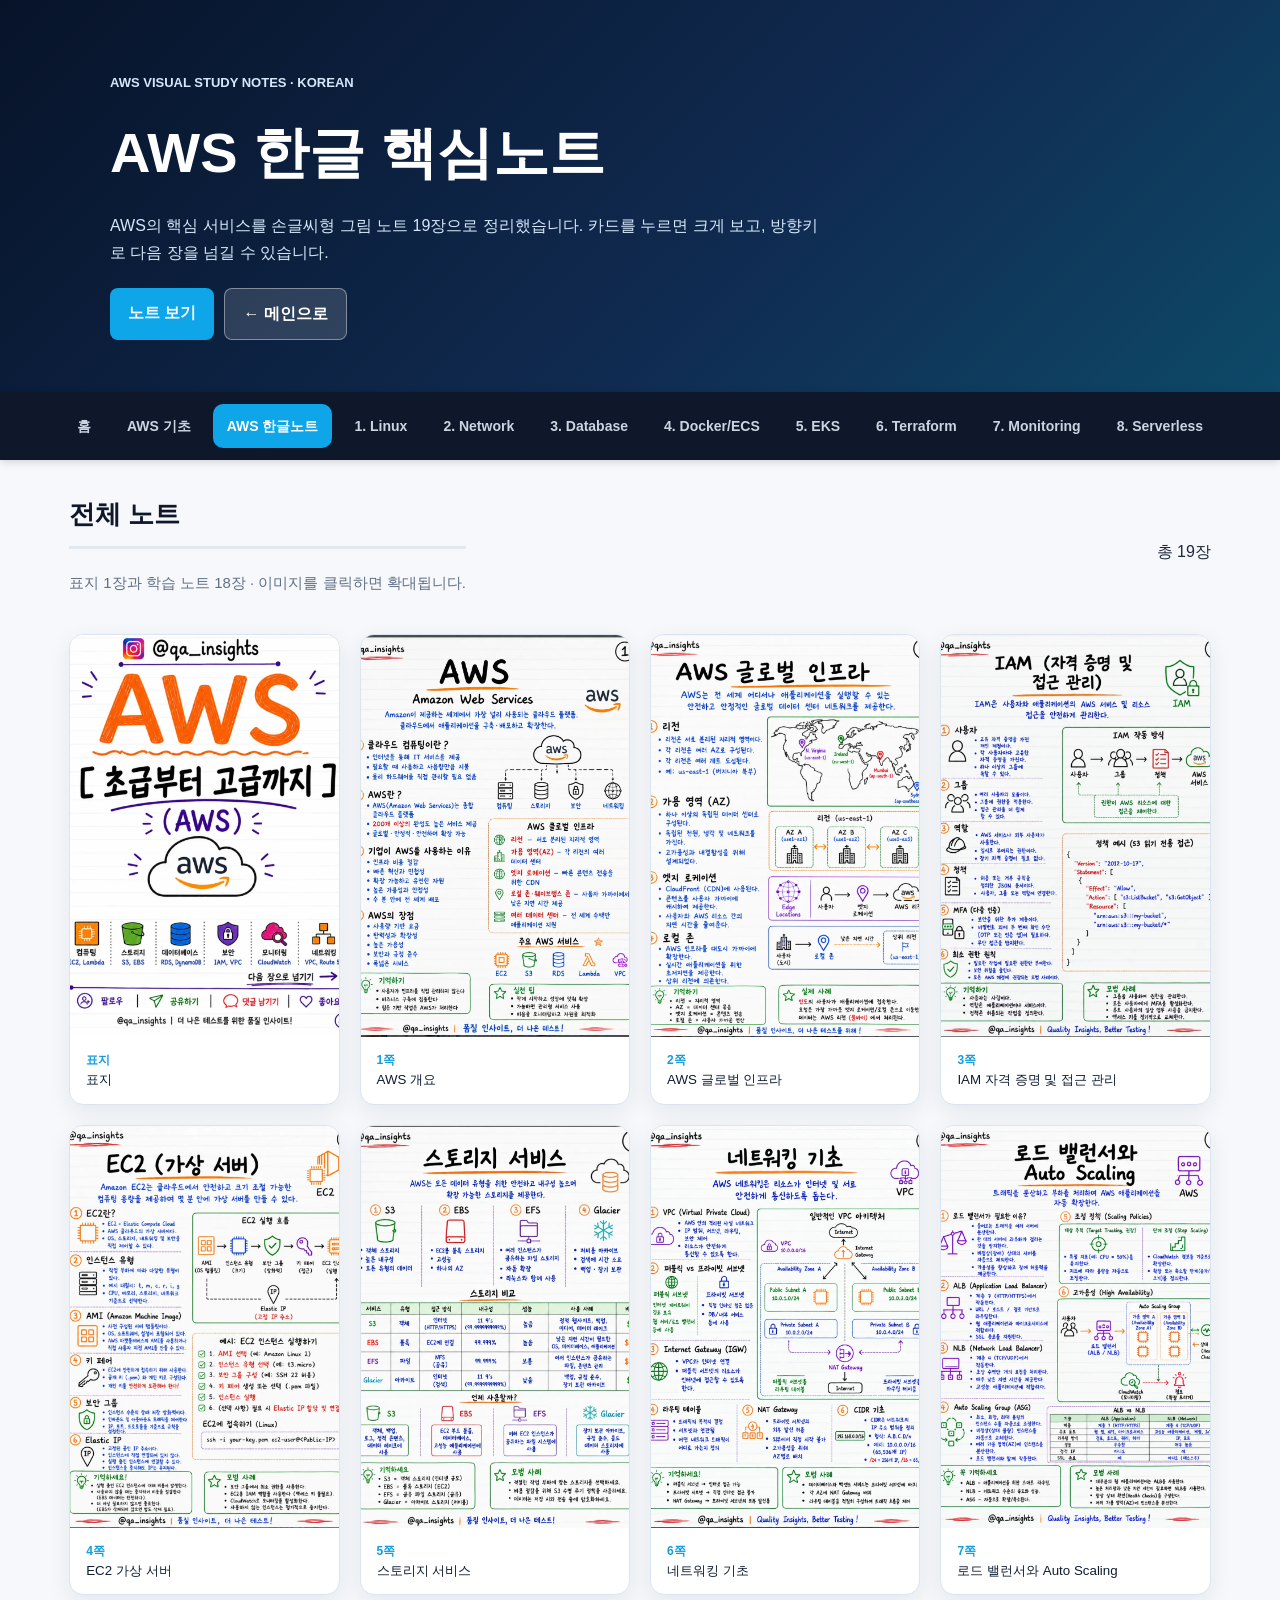
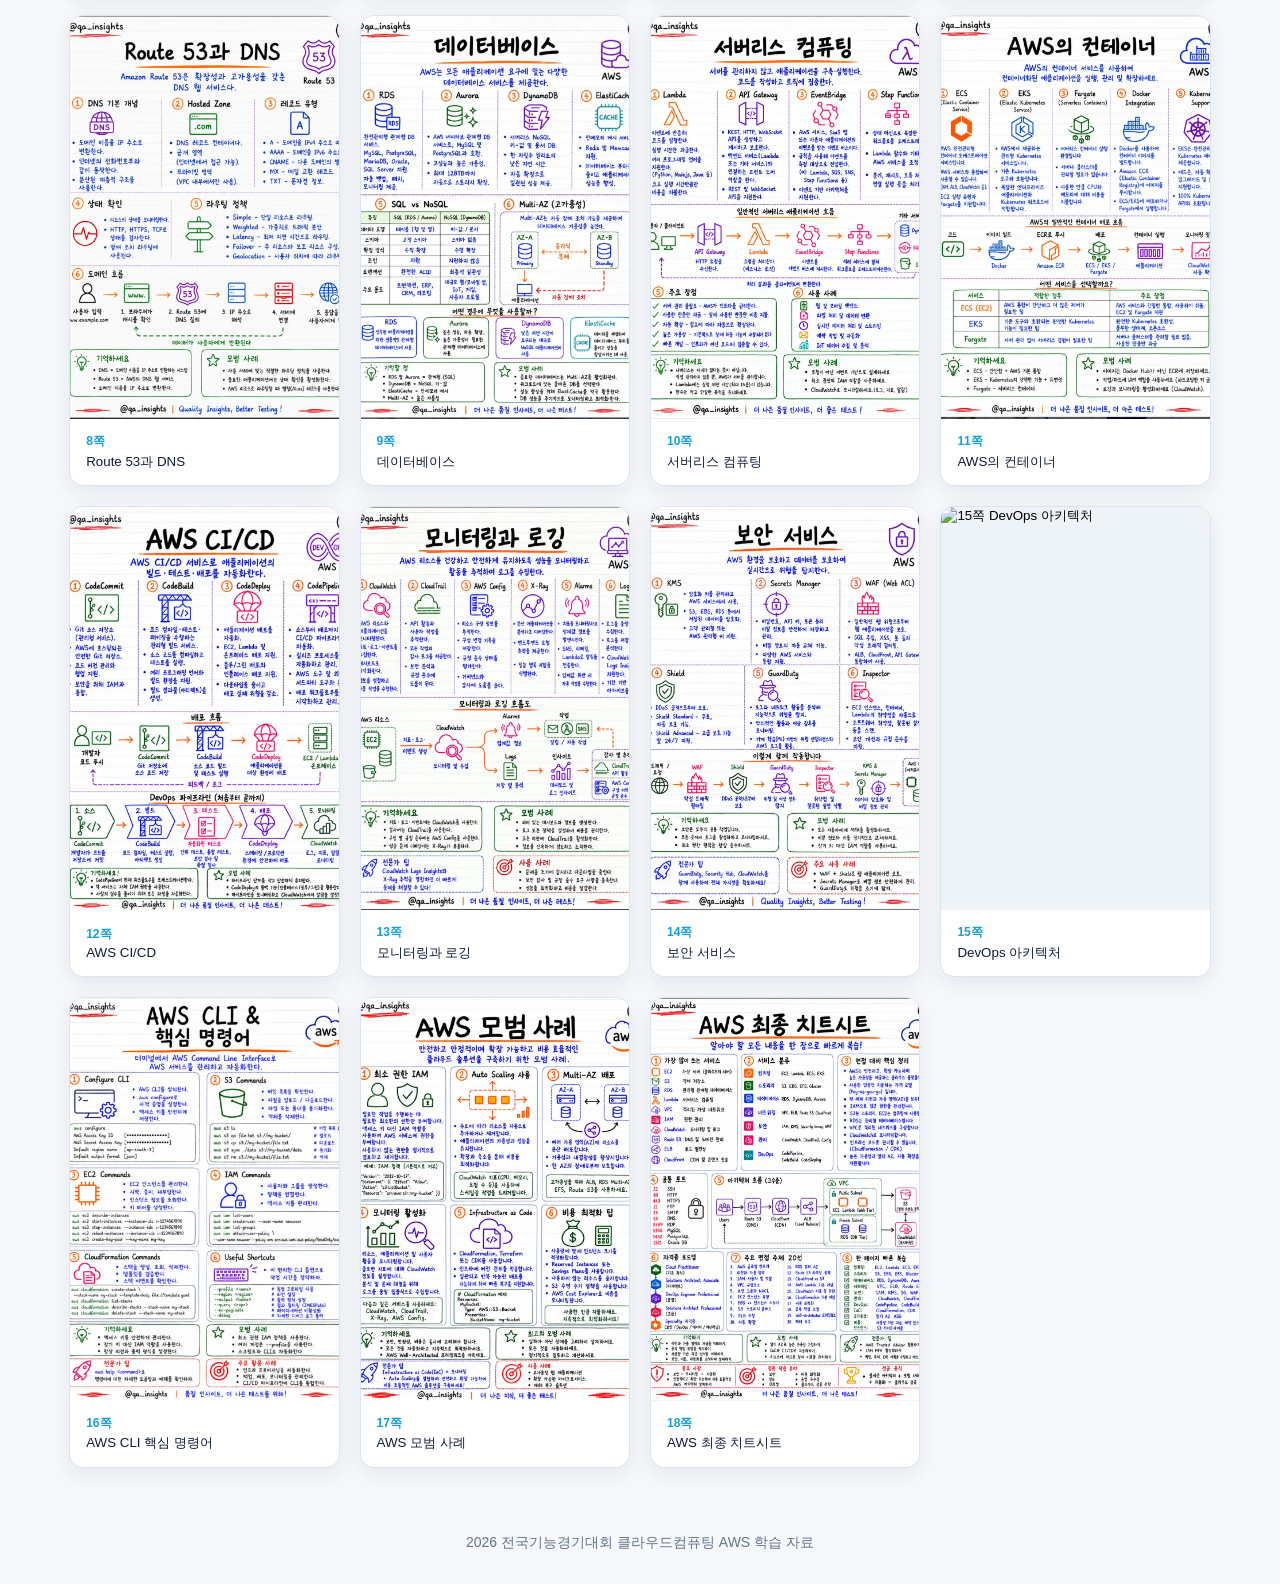
==== aws_notes.html @ aa716aa0 "Add Korean AWS visual notes gallery" ====
<!DOCTYPE html>
<html lang="ko">
<head>
<meta charset="UTF-8">
<meta name="viewport" content="width=device-width,initial-scale=1">
<title>AWS 한글 핵심노트 | AWS 실전 학습 사이트</title>
<link rel="stylesheet" href="style.css">
<style>
.notes-hero{padding:4.5rem 1.25rem 3.2rem;background:linear-gradient(135deg,#071329,#102b51 60%,#0d4968);color:#fff}
.notes-hero .wrap{max-width:1060px;margin:auto}.notes-hero h1{font-size:clamp(2rem,5vw,3.5rem);margin:.35rem 0}.notes-hero p{max-width:720px;color:#d5e7fa;line-height:1.7}
.notes-main{max-width:1180px;margin:2rem auto;padding:0 1.2rem}.notes-intro{display:flex;justify-content:space-between;gap:1rem;align-items:center;margin-bottom:1.4rem}.notes-intro p{color:#617087}
.notes-grid{display:grid;grid-template-columns:repeat(auto-fill,minmax(235px,1fr));gap:1.25rem}
.note-card{display:block;width:100%;padding:0;border:1px solid #dce4ef;border-radius:14px;overflow:hidden;background:#fff;text-align:left;cursor:pointer;box-shadow:0 7px 22px rgba(15,35,65,.08);transition:.2s}
.note-card:hover{transform:translateY(-4px);box-shadow:0 13px 32px rgba(15,35,65,.16);border-color:#1aa7e8}.note-card img{display:block;width:100%;aspect-ratio:2/3;object-fit:cover;background:#eef3f8}.note-card span{display:flex;flex-direction:column;gap:.15rem;padding:.9rem 1rem;color:#0f1d34}.note-card span b{font-size:.75rem;color:#169ddd}
.viewer{position:fixed;inset:0;z-index:9999;background:rgba(2,8,20,.94);display:none;align-items:center;justify-content:center;padding:1rem}.viewer.open{display:flex}.viewer img{max-width:min(92vw,900px);max-height:88vh;object-fit:contain;border-radius:8px;background:#fff}.viewer button{position:absolute;border:0;color:#fff;background:rgba(255,255,255,.14);cursor:pointer;border-radius:999px;width:48px;height:48px;font-size:1.6rem}.viewer .close{right:1.25rem;top:1.25rem}.viewer .prev{left:1.25rem}.viewer .next{right:1.25rem}.viewer .caption{position:absolute;bottom:.7rem;left:50%;transform:translateX(-50%);color:#fff;background:rgba(0,0,0,.55);padding:.45rem .9rem;border-radius:999px;white-space:nowrap}
@media(max-width:650px){.notes-grid{grid-template-columns:repeat(2,minmax(0,1fr));gap:.7rem}.note-card span{font-size:.78rem;padding:.65rem}.viewer .prev{left:.25rem}.viewer .next{right:.25rem}.viewer button{width:40px;height:40px}.notes-intro{display:block}}
</style>
</head>
<body>
<header class="notes-hero"><div class="wrap"><p class="eyebrow">AWS VISUAL STUDY NOTES · KOREAN</p><h1>AWS 한글 핵심노트</h1><p>AWS의 핵심 서비스를 손글씨형 그림 노트 19장으로 정리했습니다. 카드를 누르면 크게 보고, 방향키로 다음 장을 넘길 수 있습니다.</p><div class="hero-actions"><a class="btn" href="#gallery">노트 보기</a><a class="btn secondary" href="index.html">← 메인으로</a></div></div></header>
<nav aria-label="주요 학습 목차"><a href="index.html">홈</a><a href="chapter_aws_basic.html">AWS 기초</a><a class="active" href="aws_notes.html">AWS 한글노트</a><a href="chapter_1_linux.html">1. Linux</a><a href="chapter_2_network.html">2. Network</a><a href="chapter_3_database.html">3. Database</a><a href="chapter_4_docker_ecs.html">4. Docker/ECS</a><a href="chapter_5_eks.html">5. EKS</a><a href="chapter_6_terraform.html">6. Terraform</a><a href="chapter_7_monitoring.html">7. Monitoring</a><a href="chapter_8_serverless.html">8. Serverless</a></nav>
<main class="notes-main" id="gallery"><div class="notes-intro"><div><h2>전체 노트</h2><p>표지 1장과 학습 노트 18장 · 이미지를 클릭하면 확대됩니다.</p></div><span>총 19장</span></div><div class="notes-grid"><button class="note-card" data-index="0" aria-label="표지 크게 보기"><img src="assets/aws-notes/00.webp" alt="AWS 한글 핵심노트 표지" loading="lazy"><span><b>표지</b>표지</span></button>
<button class="note-card" data-index="1" aria-label="AWS 개요 크게 보기"><img src="assets/aws-notes/01.webp" alt="1쪽 AWS 개요" loading="lazy"><span><b>1쪽</b>AWS 개요</span></button>
<button class="note-card" data-index="2" aria-label="AWS 글로벌 인프라 크게 보기"><img src="assets/aws-notes/02.webp" alt="2쪽 AWS 글로벌 인프라" loading="lazy"><span><b>2쪽</b>AWS 글로벌 인프라</span></button>
<button class="note-card" data-index="3" aria-label="IAM 자격 증명 및 접근 관리 크게 보기"><img src="assets/aws-notes/03.webp" alt="3쪽 IAM 자격 증명 및 접근 관리" loading="lazy"><span><b>3쪽</b>IAM 자격 증명 및 접근 관리</span></button>
<button class="note-card" data-index="4" aria-label="EC2 가상 서버 크게 보기"><img src="assets/aws-notes/04.webp" alt="4쪽 EC2 가상 서버" loading="lazy"><span><b>4쪽</b>EC2 가상 서버</span></button>
<button class="note-card" data-index="5" aria-label="스토리지 서비스 크게 보기"><img src="assets/aws-notes/05.webp" alt="5쪽 스토리지 서비스" loading="lazy"><span><b>5쪽</b>스토리지 서비스</span></button>
<button class="note-card" data-index="6" aria-label="네트워킹 기초 크게 보기"><img src="assets/aws-notes/06.webp" alt="6쪽 네트워킹 기초" loading="lazy"><span><b>6쪽</b>네트워킹 기초</span></button>
<button class="note-card" data-index="7" aria-label="로드 밸런서와 Auto Scaling 크게 보기"><img src="assets/aws-notes/07.webp" alt="7쪽 로드 밸런서와 Auto Scaling" loading="lazy"><span><b>7쪽</b>로드 밸런서와 Auto Scaling</span></button>
<button class="note-card" data-index="8" aria-label="Route 53과 DNS 크게 보기"><img src="assets/aws-notes/08.webp" alt="8쪽 Route 53과 DNS" loading="lazy"><span><b>8쪽</b>Route 53과 DNS</span></button>
<button class="note-card" data-index="9" aria-label="데이터베이스 크게 보기"><img src="assets/aws-notes/09.webp" alt="9쪽 데이터베이스" loading="lazy"><span><b>9쪽</b>데이터베이스</span></button>
<button class="note-card" data-index="10" aria-label="서버리스 컴퓨팅 크게 보기"><img src="assets/aws-notes/10.webp" alt="10쪽 서버리스 컴퓨팅" loading="lazy"><span><b>10쪽</b>서버리스 컴퓨팅</span></button>
<button class="note-card" data-index="11" aria-label="AWS의 컨테이너 크게 보기"><img src="assets/aws-notes/11.webp" alt="11쪽 AWS의 컨테이너" loading="lazy"><span><b>11쪽</b>AWS의 컨테이너</span></button>
<button class="note-card" data-index="12" aria-label="AWS CI/CD 크게 보기"><img src="assets/aws-notes/12.webp" alt="12쪽 AWS CI/CD" loading="lazy"><span><b>12쪽</b>AWS CI/CD</span></button>
<button class="note-card" data-index="13" aria-label="모니터링과 로깅 크게 보기"><img src="assets/aws-notes/13.webp" alt="13쪽 모니터링과 로깅" loading="lazy"><span><b>13쪽</b>모니터링과 로깅</span></button>
<button class="note-card" data-index="14" aria-label="보안 서비스 크게 보기"><img src="assets/aws-notes/14.webp" alt="14쪽 보안 서비스" loading="lazy"><span><b>14쪽</b>보안 서비스</span></button>
<button class="note-card" data-index="15" aria-label="DevOps 아키텍처 크게 보기"><img src="assets/aws-notes/15.webp" alt="15쪽 DevOps 아키텍처" loading="lazy"><span><b>15쪽</b>DevOps 아키텍처</span></button>
<button class="note-card" data-index="16" aria-label="AWS CLI 핵심 명령어 크게 보기"><img src="assets/aws-notes/16.webp" alt="16쪽 AWS CLI 핵심 명령어" loading="lazy"><span><b>16쪽</b>AWS CLI 핵심 명령어</span></button>
<button class="note-card" data-index="17" aria-label="AWS 모범 사례 크게 보기"><img src="assets/aws-notes/17.webp" alt="17쪽 AWS 모범 사례" loading="lazy"><span><b>17쪽</b>AWS 모범 사례</span></button>
<button class="note-card" data-index="18" aria-label="AWS 최종 치트시트 크게 보기"><img src="assets/aws-notes/18.webp" alt="18쪽 AWS 최종 치트시트" loading="lazy"><span><b>18쪽</b>AWS 최종 치트시트</span></button></div></main>
<div class="viewer" role="dialog" aria-modal="true" aria-label="AWS 노트 확대 보기"><button class="close" aria-label="닫기">×</button><button class="prev" aria-label="이전 장">‹</button><img alt=""><button class="next" aria-label="다음 장">›</button><div class="caption"></div></div>
<footer>2026 전국기능경기대회 클라우드컴퓨팅 AWS 학습 자료</footer>
<script>
const titles=["표지","AWS 개요","AWS 글로벌 인프라","IAM 자격 증명 및 접근 관리","EC2 가상 서버","스토리지 서비스","네트워킹 기초","로드 밸런서와 Auto Scaling","Route 53과 DNS","데이터베이스","서버리스 컴퓨팅","AWS의 컨테이너","AWS CI/CD","모니터링과 로깅","보안 서비스","DevOps 아키텍처","AWS CLI 핵심 명령어","AWS 모범 사례","AWS 최종 치트시트"];
const viewer=document.querySelector('.viewer'),large=viewer.querySelector('img'),caption=viewer.querySelector('.caption');let current=0;
function show(i){current=(i+19)%19;large.src='assets/aws-notes/'+String(current).padStart(2,'0')+'.webp';large.alt=titles[current];caption.textContent=(current===0?'표지':current+' / 18')+' · '+titles[current];viewer.classList.add('open');document.body.style.overflow='hidden'}
function closeViewer(){viewer.classList.remove('open');document.body.style.overflow=''}
document.querySelectorAll('.note-card').forEach(b=>b.addEventListener('click',()=>show(Number(b.dataset.index))));
viewer.querySelector('.close').onclick=closeViewer;viewer.querySelector('.prev').onclick=()=>show(current-1);viewer.querySelector('.next').onclick=()=>show(current+1);
viewer.addEventListener('click',e=>{if(e.target===viewer)closeViewer()});document.addEventListener('keydown',e=>{if(!viewer.classList.contains('open'))return;if(e.key==='Escape')closeViewer();if(e.key==='ArrowLeft')show(current-1);if(e.key==='ArrowRight')show(current+1)});
</script>
</body></html>
---- style.css ----
* {
  box-sizing: border-box;
}

body {
  margin: 0;
  font-family: 'Noto Sans KR', 'Segoe UI', sans-serif;
  background: #f6f8fb;
  color: #1e293b;
  line-height: 1.75;
}

header {
  background: linear-gradient(135deg, #172554, #0369a1);
  padding: 40px 20px;
  color: white;
}

.home-hero {
  background:
    linear-gradient(90deg, rgba(15, 23, 42, 0.9), rgba(15, 23, 42, 0.58)),
    url('main.jpeg') center / cover;
  min-height: 420px;
  display: flex;
  align-items: center;
}

header .wrap {
  max-width: 1100px;
  margin: auto;
}

header h1 {
  margin: 0;
  font-size: 32px;
  font-weight: 800;
}

header p {
  margin-top: 10px;
  color: #e0f2fe;
  font-size: 16px;
}

.eyebrow {
  margin: 0 0 10px;
  color: #bae6fd;
  font-size: 13px;
  font-weight: 800;
  text-transform: uppercase;
}

.lead {
  max-width: 720px;
  font-size: 18px;
}

.hero-actions {
  display: flex;
  gap: 10px;
  flex-wrap: wrap;
  margin-top: 22px;
}

nav {
  background: #0f172a;
  padding: 12px;
  display: flex;
  gap: 8px;
  flex-wrap: wrap;
  justify-content: center;
  position: sticky;
  top: 0;
  z-index: 100;
  box-shadow: 0 2px 8px rgba(0,0,0,0.15);
}

nav a {
  color: #cbd5e1;
  text-decoration: none;
  padding: 10px 14px;
  border-radius: 10px;
  font-weight: 700;
  font-size: 14px;
  transition: 0.2s ease;
}

nav a:hover,
nav a.active {
  background: #0ea5e9;
  color: white;
}

main {
  max-width: 1100px;
  margin: auto;
  padding: 30px 20px;
}

.box {
  background: white;
  border-radius: 8px;
  padding: 26px;
  margin-bottom: 22px;
  border: 1px solid #e2e8f0;
  box-shadow: 0 8px 22px rgba(15, 23, 42, 0.06);
}

h2 {
  font-size: 26px;
  color: #0f172a;
  border-bottom: 3px solid #e2e8f0;
  padding-bottom: 8px;
  margin-top: 0;
}

h3 {
  font-size: 19px;
  color: #1e3a5f;
  margin-top: 24px;
}

p {
  font-size: 15px;
}

.grid {
  display: grid;
  grid-template-columns: repeat(auto-fit, minmax(240px, 1fr));
  gap: 14px;
}

.card {
  background: #f8fafc;
  border: 1px solid #e2e8f0;
  border-left: 5px solid #0ea5e9;
  border-radius: 8px;
  padding: 16px;
}

.card b {
  display: block;
  margin-bottom: 6px;
  color: #0f172a;
}

.tip {
  background: #fffbeb;
  border-left: 6px solid #f59e0b;
  padding: 16px;
  border-radius: 8px;
  margin: 18px 0;
  color: #92400e;
}

.warn {
  background: #fef2f2;
  border-left: 6px solid #ef4444;
  padding: 16px;
  border-radius: 8px;
  margin: 18px 0;
  color: #991b1b;
}

pre {
  background: #0f172a;
  color: #e2e8f0;
  padding: 16px;
  border-radius: 8px;
  overflow-x: auto;
  font-size: 13px;
  line-height: 1.65;
}

code {
  font-family: 'Fira Code', monospace;
}

table {
  width: 100%;
  border-collapse: collapse;
  margin: 14px 0;
  background: white;
}

th,
td {
  border: 1px solid #e2e8f0;
  padding: 10px;
  text-align: left;
  vertical-align: top;
}

th {
  background: #e0f2fe;
  font-weight: 700;
}

.check li {
  margin: 8px 0;
}

.diagram {
  background: #f8fafc;
  border: 1px dashed #94a3b8;
  border-radius: 8px;
  padding: 16px;
  font-family: monospace;
  white-space: pre-wrap;
}

.next {
  display: flex;
  justify-content: space-between;
  gap: 10px;
  margin-top: 30px;
}

.btn {
  display: inline-block;
  background: #0ea5e9;
  color: white;
  text-decoration: none;
  border-radius: 8px;
  padding: 11px 18px;
  font-weight: 800;
  transition: 0.2s ease;
}

.btn:hover {
  background: #0284c7;
}

.btn.secondary {
  background: rgba(255, 255, 255, 0.14);
  border: 1px solid rgba(255, 255, 255, 0.4);
}

.btn.secondary:hover {
  background: rgba(255, 255, 255, 0.24);
}

.intro-box {
  margin-top: 28px;
}

.chapter-grid {
  display: grid;
  grid-template-columns: repeat(auto-fit, minmax(250px, 1fr));
  gap: 14px;
}

.chapter-card {
  min-height: 176px;
  display: flex;
  flex-direction: column;
  gap: 8px;
  padding: 18px;
  color: #1e293b;
  text-decoration: none;
  background: #f8fafc;
  border: 1px solid #dbe4ef;
  border-top: 4px solid #0ea5e9;
  border-radius: 8px;
  transition: transform 0.16s ease, box-shadow 0.16s ease, border-color 0.16s ease;
}

.chapter-card:hover {
  transform: translateY(-2px);
  border-color: #38bdf8;
  box-shadow: 0 10px 24px rgba(15, 23, 42, 0.1);
}

.chapter-card span {
  color: #0369a1;
  font-size: 13px;
  font-weight: 800;
}

.chapter-card b {
  color: #0f172a;
  font-size: 18px;
}

.chapter-card p {
  margin: 0;
}

.study-flow {
  padding-left: 22px;
}

.study-flow li {
  margin: 8px 0;
}

footer {
  text-align: center;
  padding: 30px;
  color: #64748b;
  font-size: 14px;
}

@media (max-width: 768px) {
  header h1 {
    font-size: 24px;
  }

  .home-hero {
    min-height: 380px;
  }

  .lead {
    font-size: 16px;
  }

  nav {
    justify-content: flex-start;
    overflow-x: auto;
    flex-wrap: nowrap;
  }

  .grid {
    grid-template-columns: 1fr;
  }

  .next {
    flex-direction: column;
  }

  .btn {
    text-align: center;
  }

  .hero-actions .btn {
    width: 100%;
  }
}
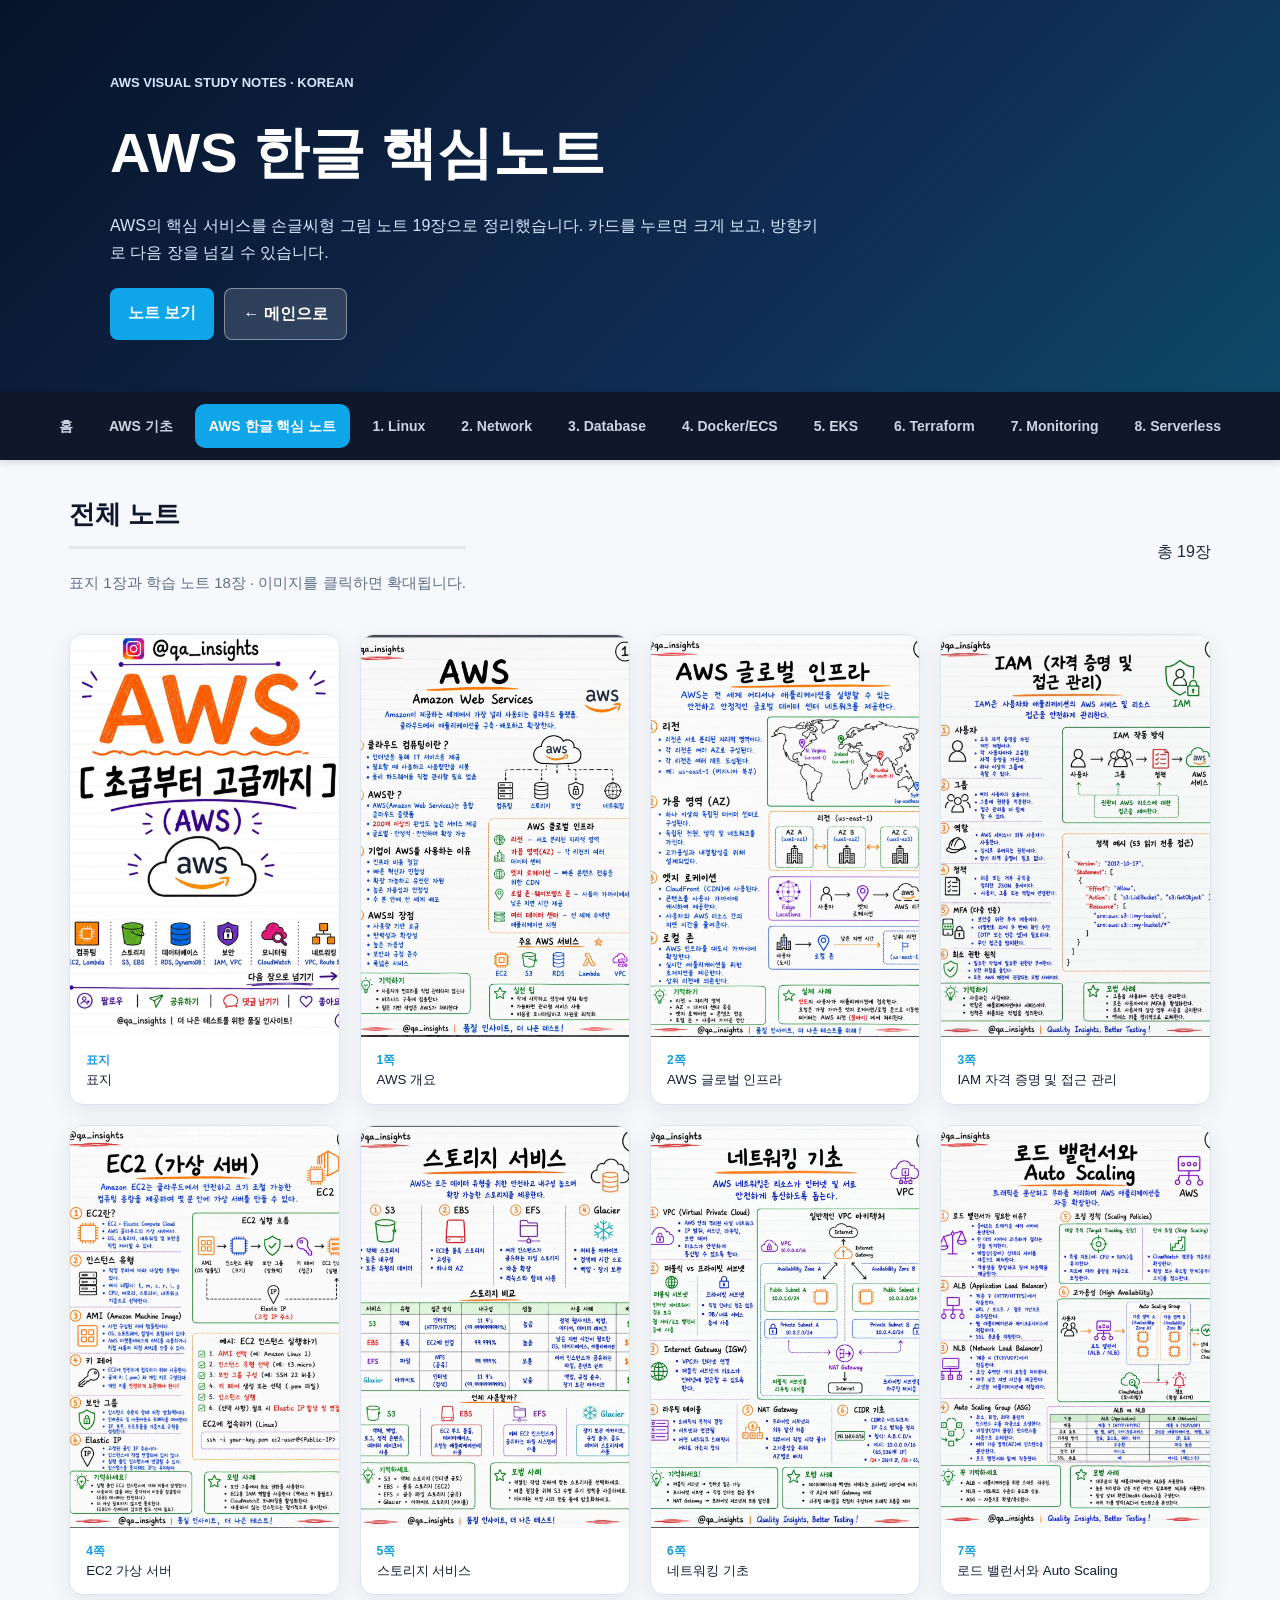
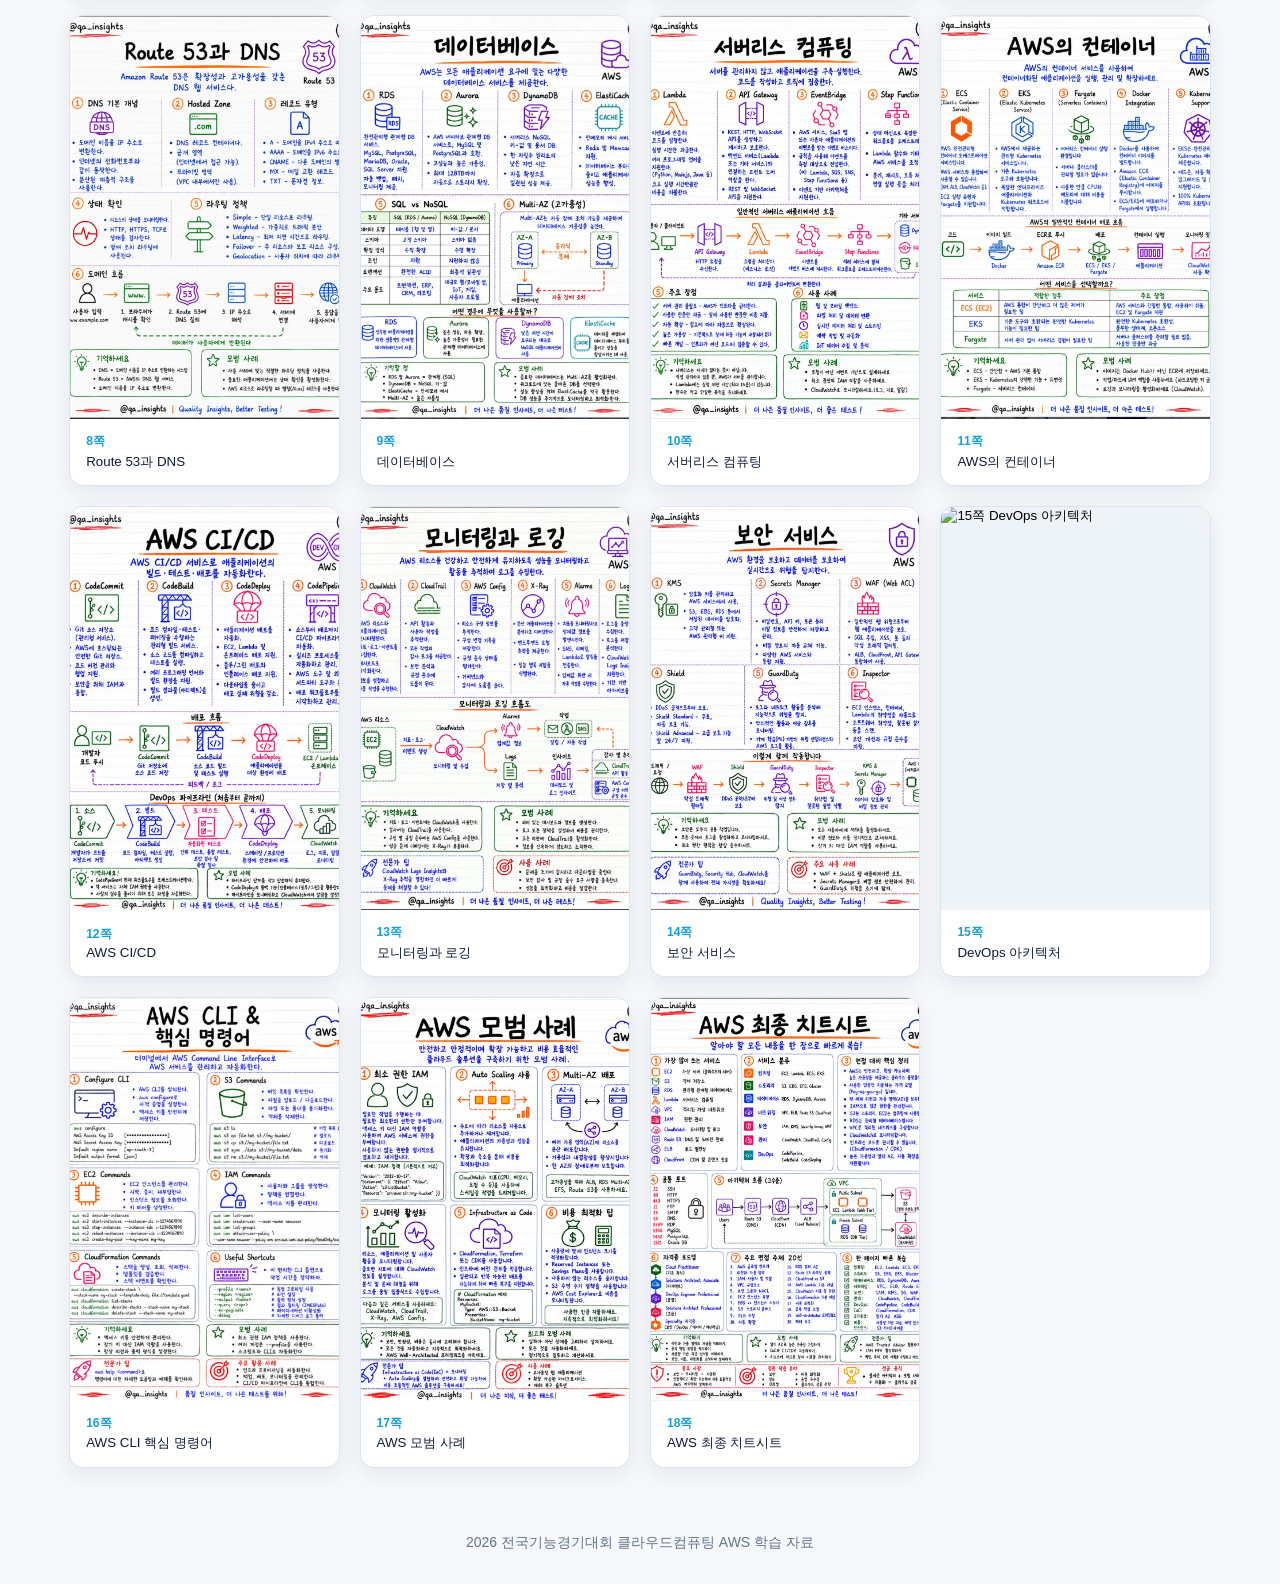
==== commit e45e5e66: "aws_notes.html 상단 메뉴 통일" ====
--- a/aws_notes.html
+++ b/aws_notes.html
@@ -18,7 +18,19 @@
 </head>
 <body>
 <header class="notes-hero"><div class="wrap"><p class="eyebrow">AWS VISUAL STUDY NOTES · KOREAN</p><h1>AWS 한글 핵심노트</h1><p>AWS의 핵심 서비스를 손글씨형 그림 노트 19장으로 정리했습니다. 카드를 누르면 크게 보고, 방향키로 다음 장을 넘길 수 있습니다.</p><div class="hero-actions"><a class="btn" href="#gallery">노트 보기</a><a class="btn secondary" href="index.html">← 메인으로</a></div></div></header>
-<nav aria-label="주요 학습 목차"><a href="index.html">홈</a><a href="chapter_aws_basic.html">AWS 기초</a><a class="active" href="aws_notes.html">AWS 한글노트</a><a href="chapter_1_linux.html">1. Linux</a><a href="chapter_2_network.html">2. Network</a><a href="chapter_3_database.html">3. Database</a><a href="chapter_4_docker_ecs.html">4. Docker/ECS</a><a href="chapter_5_eks.html">5. EKS</a><a href="chapter_6_terraform.html">6. Terraform</a><a href="chapter_7_monitoring.html">7. Monitoring</a><a href="chapter_8_serverless.html">8. Serverless</a></nav>
+<nav aria-label="주요 학습 목차">
+  <a href="index.html">홈</a>
+  <a href="chapter_aws_basic.html">AWS 기초</a>
+  <a class="active" href="aws_notes.html">AWS 한글 핵심 노트</a>
+  <a href="chapter_1_linux.html">1. Linux</a>
+  <a href="chapter_2_network.html">2. Network</a>
+  <a href="chapter_3_database.html">3. Database</a>
+  <a href="chapter_4_docker_ecs.html">4. Docker/ECS</a>
+  <a href="chapter_5_eks.html">5. EKS</a>
+  <a href="chapter_6_terraform.html">6. Terraform</a>
+  <a href="chapter_7_monitoring.html">7. Monitoring</a>
+  <a href="chapter_8_serverless.html">8. Serverless</a>
+</nav>
 <main class="notes-main" id="gallery"><div class="notes-intro"><div><h2>전체 노트</h2><p>표지 1장과 학습 노트 18장 · 이미지를 클릭하면 확대됩니다.</p></div><span>총 19장</span></div><div class="notes-grid"><button class="note-card" data-index="0" aria-label="표지 크게 보기"><img src="assets/aws-notes/00.webp" alt="AWS 한글 핵심노트 표지" loading="lazy"><span><b>표지</b>표지</span></button>
 <button class="note-card" data-index="1" aria-label="AWS 개요 크게 보기"><img src="assets/aws-notes/01.webp" alt="1쪽 AWS 개요" loading="lazy"><span><b>1쪽</b>AWS 개요</span></button>
 <button class="note-card" data-index="2" aria-label="AWS 글로벌 인프라 크게 보기"><img src="assets/aws-notes/02.webp" alt="2쪽 AWS 글로벌 인프라" loading="lazy"><span><b>2쪽</b>AWS 글로벌 인프라</span></button>
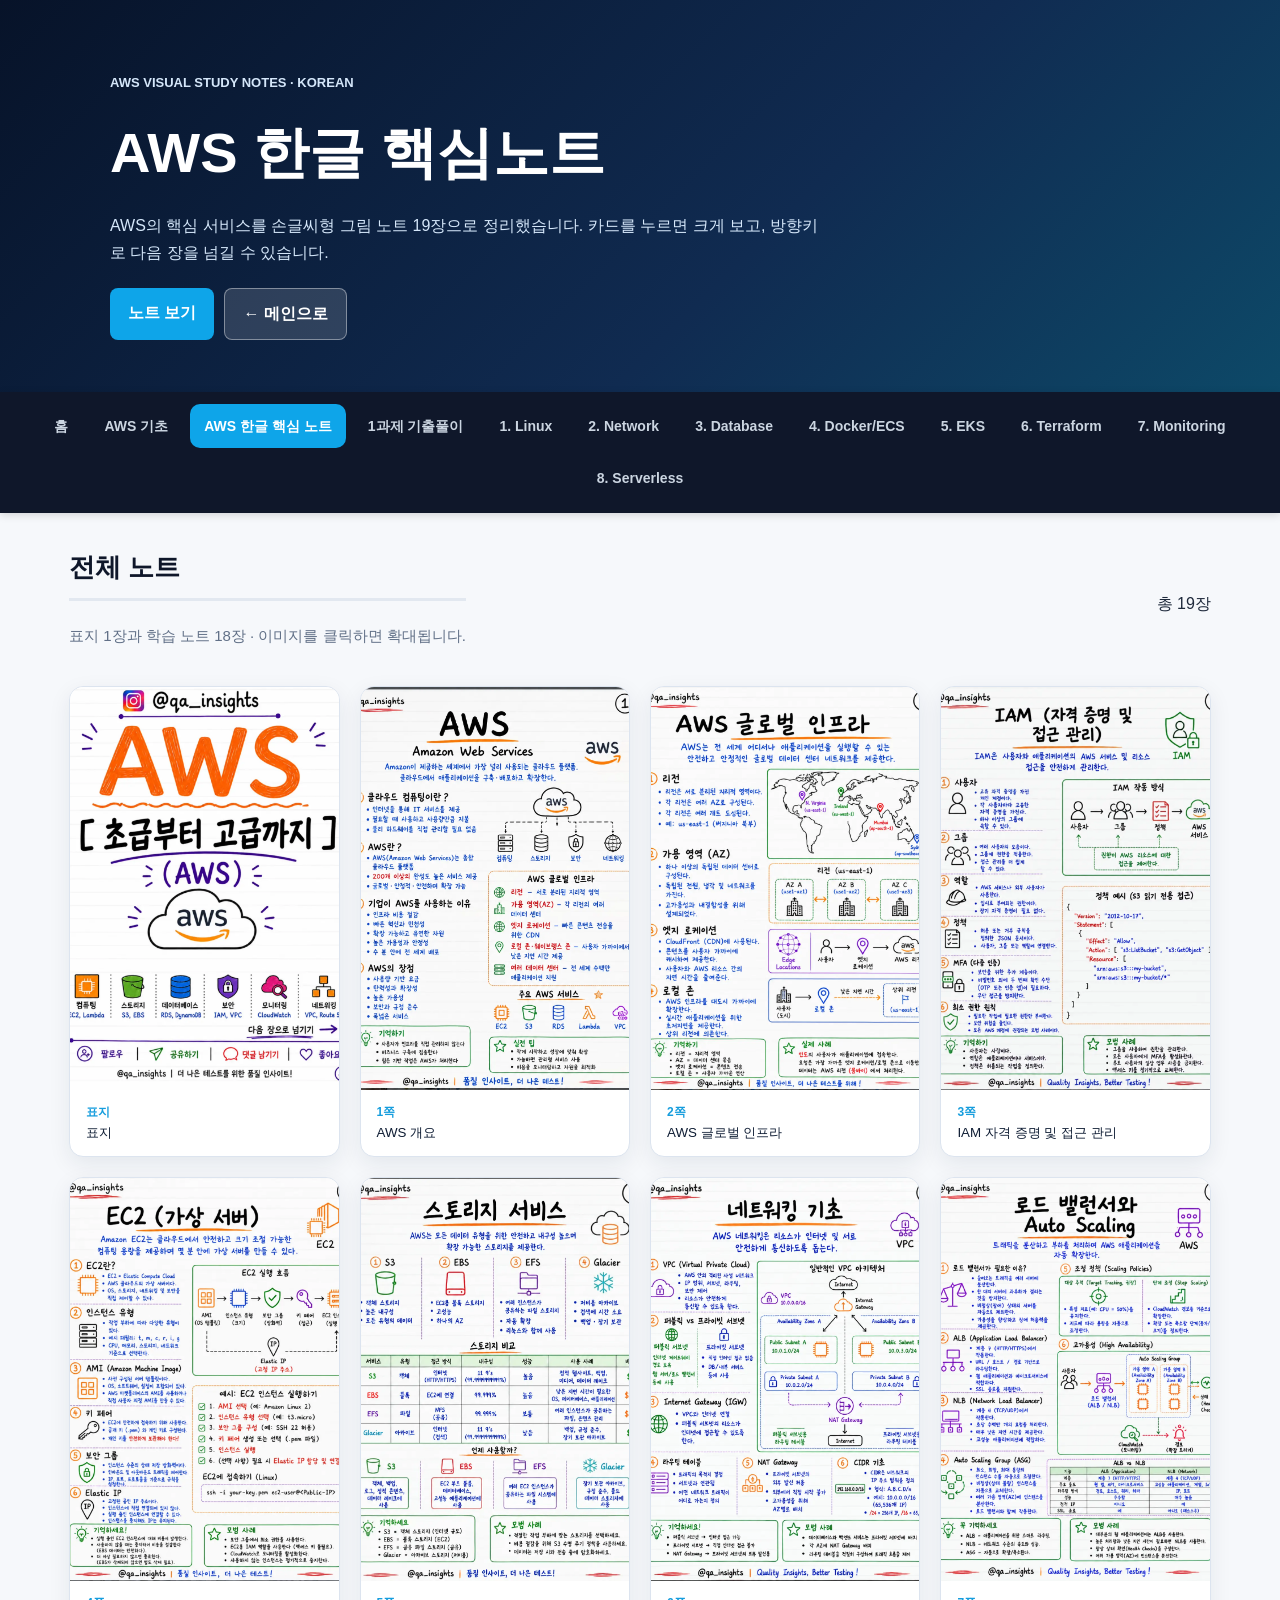
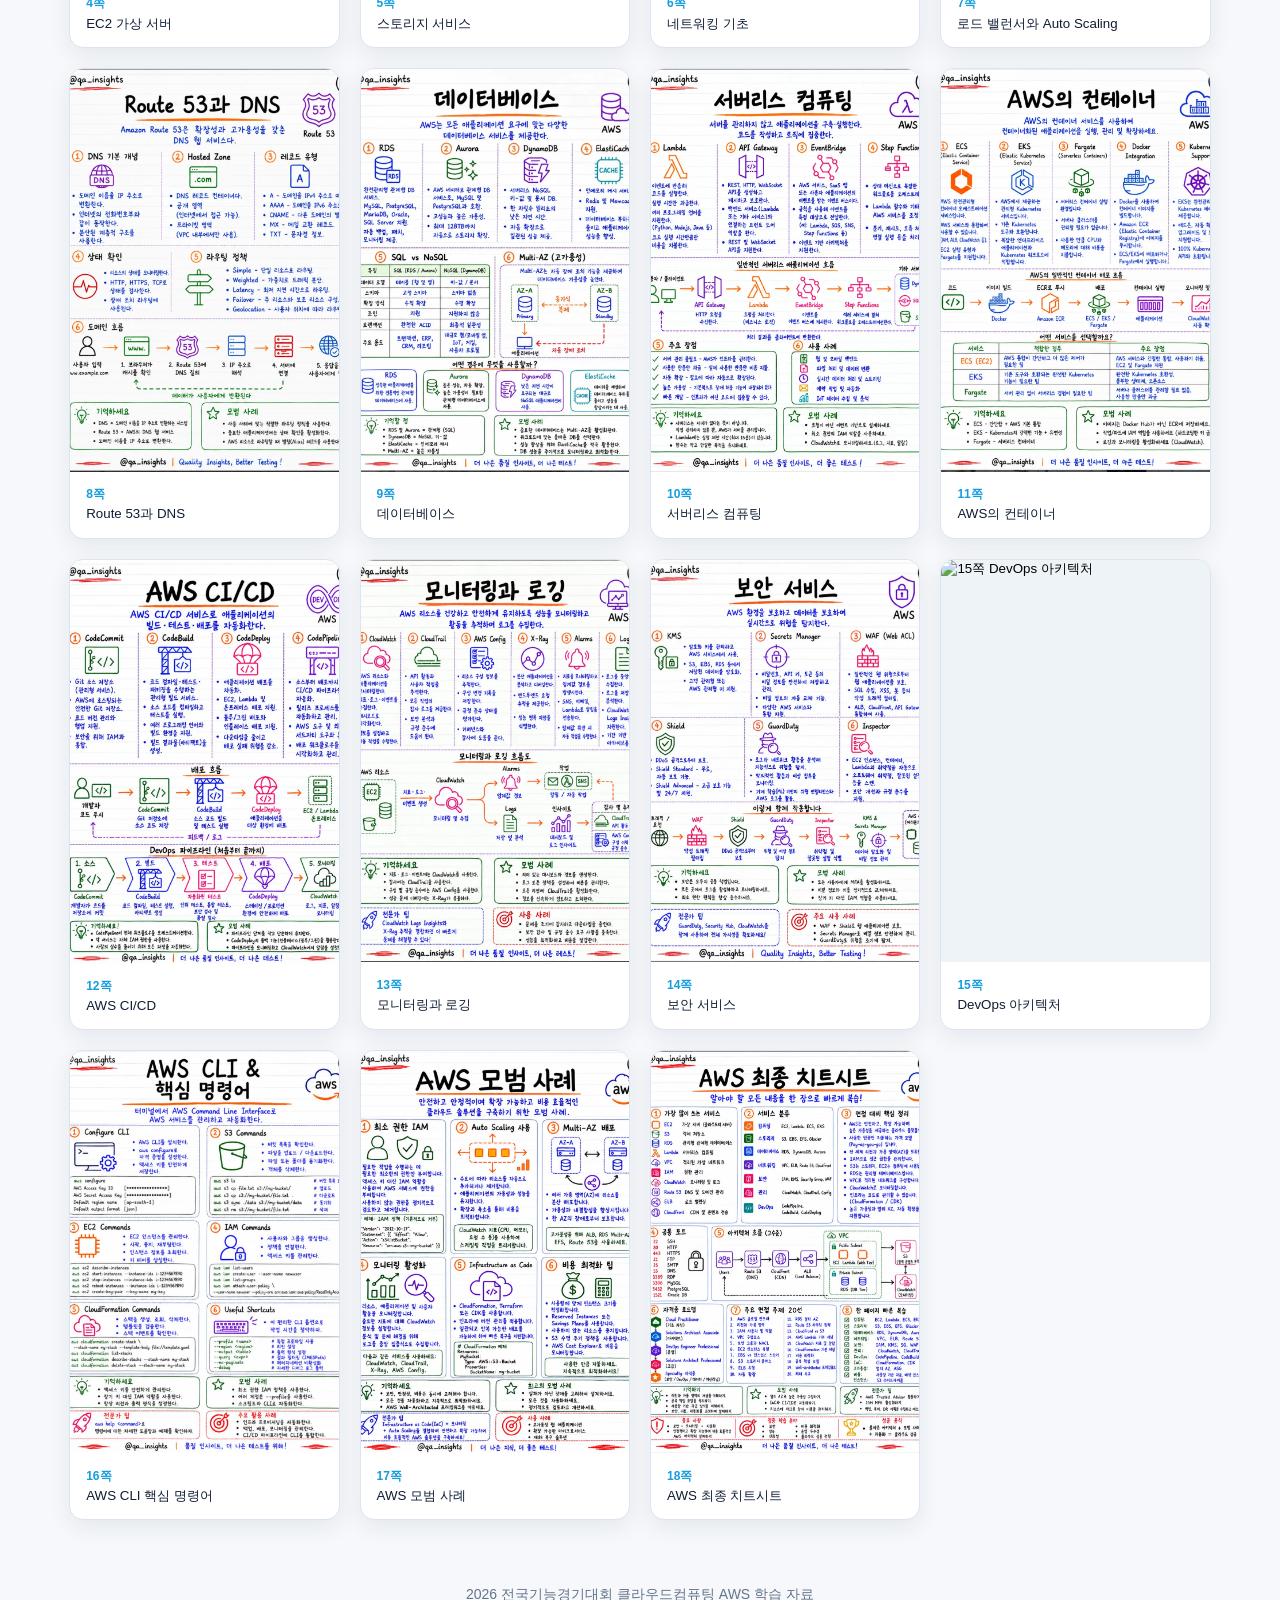
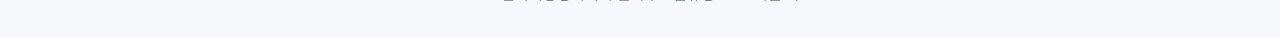
==== commit 38698098: "aws_notes.html에 제1과제 기출풀이 메뉴 추가" ====
--- a/aws_notes.html
+++ b/aws_notes.html
@@ -22,6 +22,7 @@
   <a href="index.html">홈</a>
   <a href="chapter_aws_basic.html">AWS 기초</a>
   <a class="active" href="aws_notes.html">AWS 한글 핵심 노트</a>
+  <a href="task1_solution.html">1과제 기출풀이</a>
   <a href="chapter_1_linux.html">1. Linux</a>
   <a href="chapter_2_network.html">2. Network</a>
   <a href="chapter_3_database.html">3. Database</a>
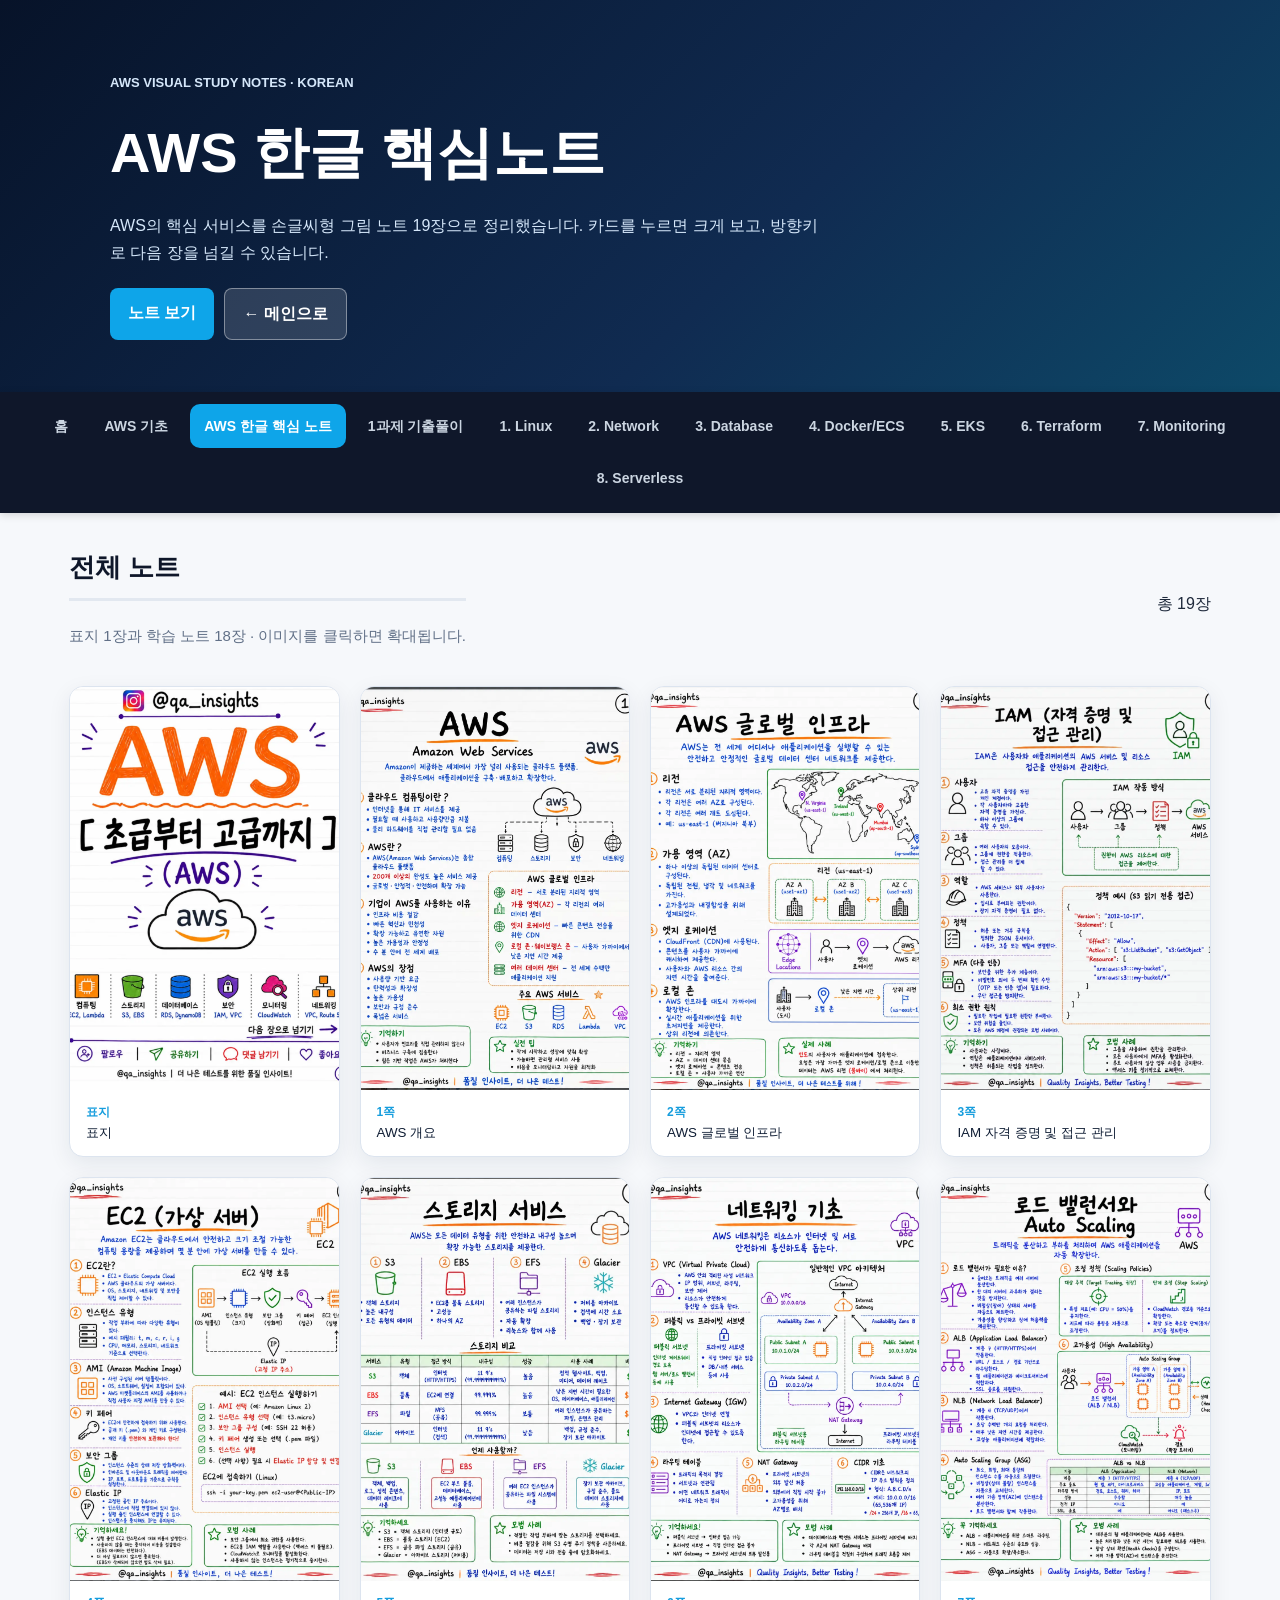
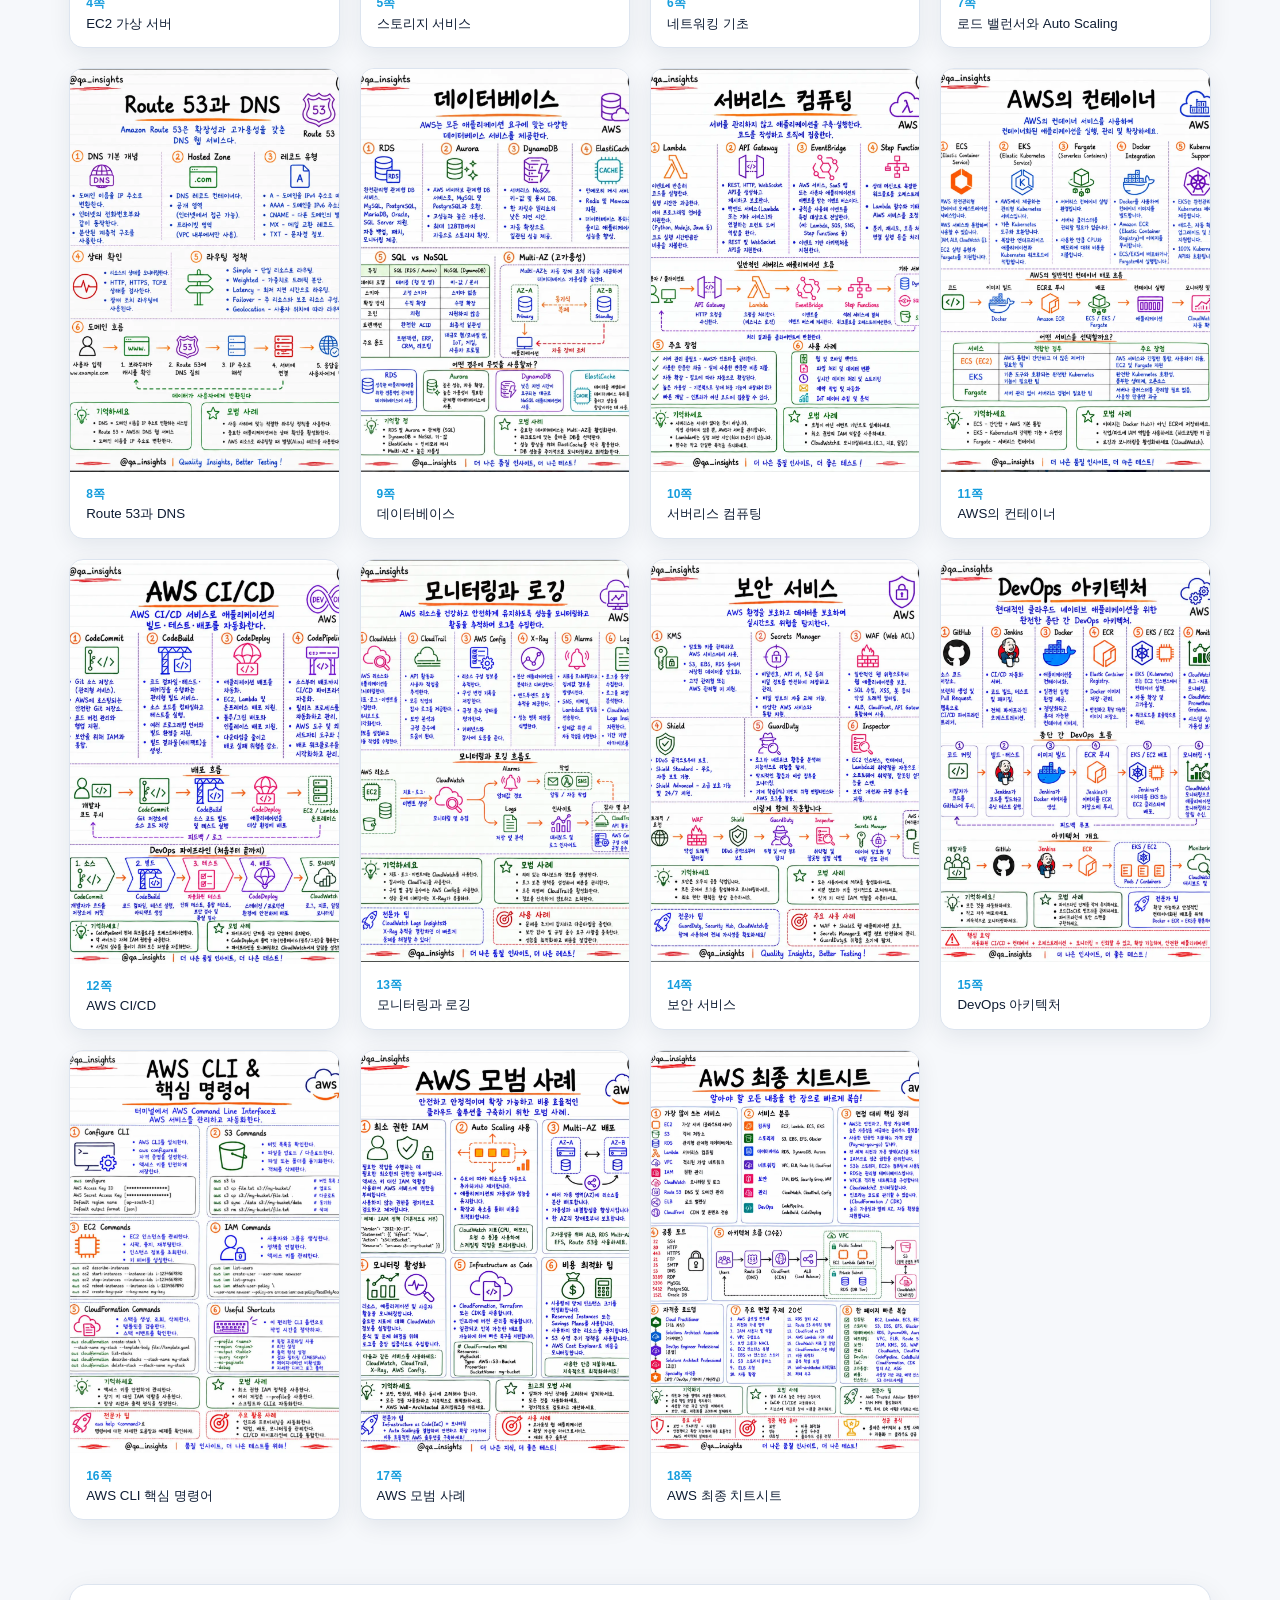
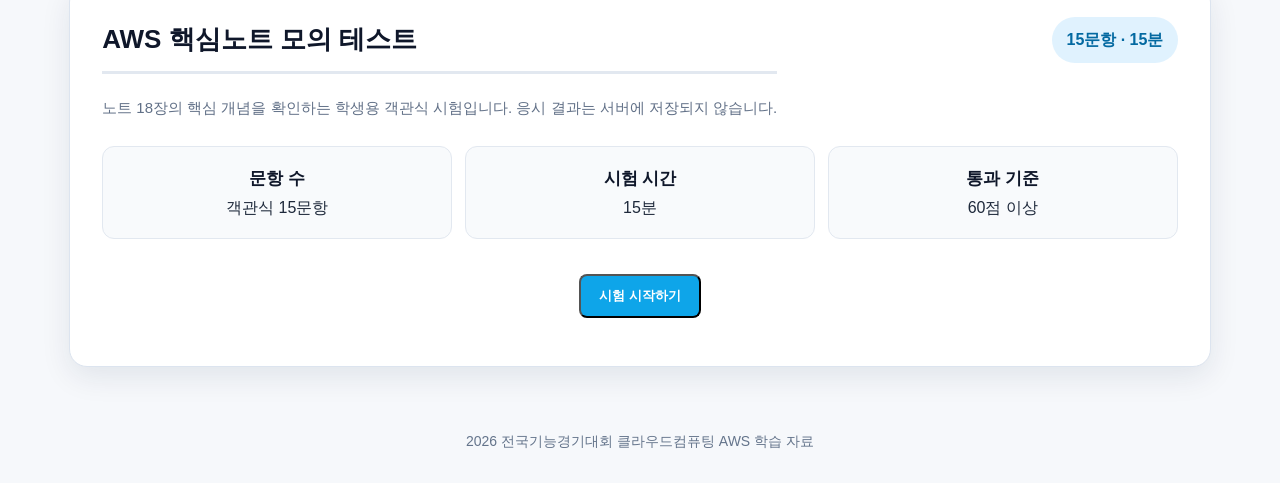
==== commit 355bc855: "AWS 한글노트에 학생용 모의 테스트 추가" ====
--- a/aws_notes.html
+++ b/aws_notes.html
@@ -14,6 +14,14 @@
 .note-card:hover{transform:translateY(-4px);box-shadow:0 13px 32px rgba(15,35,65,.16);border-color:#1aa7e8}.note-card img{display:block;width:100%;aspect-ratio:2/3;object-fit:cover;background:#eef3f8}.note-card span{display:flex;flex-direction:column;gap:.15rem;padding:.9rem 1rem;color:#0f1d34}.note-card span b{font-size:.75rem;color:#169ddd}
 .viewer{position:fixed;inset:0;z-index:9999;background:rgba(2,8,20,.94);display:none;align-items:center;justify-content:center;padding:1rem}.viewer.open{display:flex}.viewer img{max-width:min(92vw,900px);max-height:88vh;object-fit:contain;border-radius:8px;background:#fff}.viewer button{position:absolute;border:0;color:#fff;background:rgba(255,255,255,.14);cursor:pointer;border-radius:999px;width:48px;height:48px;font-size:1.6rem}.viewer .close{right:1.25rem;top:1.25rem}.viewer .prev{left:1.25rem}.viewer .next{right:1.25rem}.viewer .caption{position:absolute;bottom:.7rem;left:50%;transform:translateX(-50%);color:#fff;background:rgba(0,0,0,.55);padding:.45rem .9rem;border-radius:999px;white-space:nowrap}
 @media(max-width:650px){.notes-grid{grid-template-columns:repeat(2,minmax(0,1fr));gap:.7rem}.note-card span{font-size:.78rem;padding:.65rem}.viewer .prev{left:.25rem}.viewer .next{right:.25rem}.viewer button{width:40px;height:40px}.notes-intro{display:block}}
+
+.quiz-section{margin:4rem 0 1rem;padding:2rem;background:#fff;border:1px solid #dce4ef;border-radius:18px;box-shadow:0 10px 30px rgba(15,35,65,.09)}
+.quiz-head{display:flex;justify-content:space-between;gap:1rem;align-items:flex-start}.quiz-head p{color:#617087;margin:.35rem 0}.quiz-badge{white-space:nowrap;background:#e0f2fe;color:#0369a1;padding:.55rem .9rem;border-radius:999px;font-weight:800}
+.quiz-guide{display:grid;grid-template-columns:repeat(3,1fr);gap:.8rem;margin:1.2rem 0}.quiz-guide div{background:#f8fafc;border:1px solid #e2e8f0;border-radius:12px;padding:1rem;text-align:center}.quiz-guide b{display:block;color:#0f172a;font-size:1.08rem}
+.quiz-start{text-align:center;padding:1rem 0}.quiz-exam{display:none}.quiz-exam.open{display:block}.quiz-toolbar{position:sticky;top:72px;z-index:20;display:flex;justify-content:space-between;align-items:center;gap:1rem;background:#0f172a;color:#fff;border-radius:12px;padding:.9rem 1.1rem;margin:1rem 0}.quiz-timer{font-size:1.2rem;font-weight:900;color:#7dd3fc}.quiz-progress{font-size:.9rem;color:#cbd5e1}
+.quiz-question{border:1px solid #dbe4ef;border-left:5px solid #0ea5e9;border-radius:12px;padding:1.15rem;margin:1rem 0;background:#fbfdff}.quiz-question legend{padding:0 .35rem;font-weight:800;color:#0f172a;line-height:1.55}.quiz-option{display:block;margin:.55rem 0;padding:.65rem .75rem;border-radius:9px;background:#f1f5f9;cursor:pointer}.quiz-option:hover{background:#e0f2fe}.quiz-option input{margin-right:.55rem}
+.quiz-actions{display:flex;justify-content:center;gap:.75rem;flex-wrap:wrap;margin:1.5rem 0}.quiz-result{display:none;margin-top:1.5rem}.quiz-result.open{display:block}.score-panel{text-align:center;padding:1.6rem;border-radius:16px;background:linear-gradient(135deg,#e0f2fe,#ecfdf5);border:1px solid #bae6fd}.score-number{font-size:3rem;font-weight:900;color:#0369a1}.answer-review{margin-top:1rem;padding:1rem;border-radius:12px;border-left:5px solid}.answer-review.correct{background:#ecfdf5;border-color:#22c55e}.answer-review.wrong{background:#fff1f2;border-color:#f43f5e}.answer-review b{display:block;margin-bottom:.35rem}.answer-review p{margin:.25rem 0;color:#475569}
+@media(max-width:650px){.quiz-section{padding:1.1rem}.quiz-head{display:block}.quiz-badge{display:inline-block;margin-top:.5rem}.quiz-guide{grid-template-columns:1fr}.quiz-toolbar{top:64px}.quiz-question{padding:.9rem}}
 </style>
 </head>
 <body>
@@ -50,7 +58,18 @@
 <button class="note-card" data-index="15" aria-label="DevOps 아키텍처 크게 보기"><img src="assets/aws-notes/15.webp" alt="15쪽 DevOps 아키텍처" loading="lazy"><span><b>15쪽</b>DevOps 아키텍처</span></button>
 <button class="note-card" data-index="16" aria-label="AWS CLI 핵심 명령어 크게 보기"><img src="assets/aws-notes/16.webp" alt="16쪽 AWS CLI 핵심 명령어" loading="lazy"><span><b>16쪽</b>AWS CLI 핵심 명령어</span></button>
 <button class="note-card" data-index="17" aria-label="AWS 모범 사례 크게 보기"><img src="assets/aws-notes/17.webp" alt="17쪽 AWS 모범 사례" loading="lazy"><span><b>17쪽</b>AWS 모범 사례</span></button>
-<button class="note-card" data-index="18" aria-label="AWS 최종 치트시트 크게 보기"><img src="assets/aws-notes/18.webp" alt="18쪽 AWS 최종 치트시트" loading="lazy"><span><b>18쪽</b>AWS 최종 치트시트</span></button></div></main>
+<button class="note-card" data-index="18" aria-label="AWS 최종 치트시트 크게 보기"><img src="assets/aws-notes/18.webp" alt="18쪽 AWS 최종 치트시트" loading="lazy"><span><b>18쪽</b>AWS 최종 치트시트</span></button></div>
+<section class="quiz-section" id="aws-test">
+  <div class="quiz-head"><div><h2>AWS 핵심노트 모의 테스트</h2><p>노트 18장의 핵심 개념을 확인하는 학생용 객관식 시험입니다. 응시 결과는 서버에 저장되지 않습니다.</p></div><span class="quiz-badge">15문항 · 15분</span></div>
+  <div class="quiz-guide"><div><b>문항 수</b>객관식 15문항</div><div><b>시험 시간</b>15분</div><div><b>통과 기준</b>60점 이상</div></div>
+  <div class="quiz-start"><button class="btn" type="button" id="startQuiz">시험 시작하기</button></div>
+  <form class="quiz-exam" id="quizForm">
+    <div class="quiz-toolbar"><div><b>AWS 핵심 테스트</b><div class="quiz-progress" id="quizProgress">응답 0 / 15</div></div><div class="quiz-timer" id="quizTimer">15:00</div></div>
+    <div id="quizQuestions"></div>
+    <div class="quiz-actions"><button class="btn" type="submit">답안 제출 및 채점</button><button class="btn" type="button" id="resetQuiz" style="background:#64748b">처음부터 다시 풀기</button></div>
+  </form>
+  <div class="quiz-result" id="quizResult" aria-live="polite"></div>
+</section></main>
 <div class="viewer" role="dialog" aria-modal="true" aria-label="AWS 노트 확대 보기"><button class="close" aria-label="닫기">×</button><button class="prev" aria-label="이전 장">‹</button><img alt=""><button class="next" aria-label="다음 장">›</button><div class="caption"></div></div>
 <footer>2026 전국기능경기대회 클라우드컴퓨팅 AWS 학습 자료</footer>
 <script>
@@ -61,5 +80,31 @@
 document.querySelectorAll('.note-card').forEach(b=>b.addEventListener('click',()=>show(Number(b.dataset.index))));
 viewer.querySelector('.close').onclick=closeViewer;viewer.querySelector('.prev').onclick=()=>show(current-1);viewer.querySelector('.next').onclick=()=>show(current+1);
 viewer.addEventListener('click',e=>{if(e.target===viewer)closeViewer()});document.addEventListener('keydown',e=>{if(!viewer.classList.contains('open'))return;if(e.key==='Escape')closeViewer();if(e.key==='ArrowLeft')show(current-1);if(e.key==='ArrowRight')show(current+1)});
+
+const quizData=[
+ {q:"AWS의 대표적인 요금 방식은 무엇인가?",o:["한 번 구매 후 영구 사용","사용한 만큼 지불","모든 서비스 무료","사용자 수만큼 고정 결제"],a:1,e:"AWS는 대부분의 서비스에서 실제 사용량을 기준으로 비용을 지불하는 종량제 방식을 사용합니다."},
+ {q:"AWS 리전(Region)에 대한 설명으로 가장 알맞은 것은?",o:["한 인스턴스 내부의 저장 공간","지리적으로 분리된 AWS 서비스 영역","사용자의 IAM 그룹","하나의 물리 서버"],a:1,e:"리전은 서울, 도쿄처럼 지리적으로 분리된 영역이며 내부에 여러 가용 영역이 있습니다."},
+ {q:"EC2가 다른 AWS 서비스에 접근할 때 권장되는 인증 방법은?",o:["소스 코드에 Access Key 저장","Root 계정 사용","IAM Role 연결","모든 권한 공개"],a:2,e:"EC2에는 IAM Role을 연결하여 장기 Access Key 없이 임시 자격 증명을 사용해야 합니다."},
+ {q:"Security Group의 특징은?",o:["상태 저장 방식의 가상 방화벽","S3 객체 버전 관리 기능","DNS 도메인 등록 서비스","데이터베이스 백업 서비스"],a:0,e:"Security Group은 인스턴스 수준에서 동작하는 상태 저장 방식의 가상 방화벽입니다."},
+ {q:"Amazon S3에 저장되는 데이터의 기본 단위는?",o:["행(Row)","블록(Block)","객체(Object)","패킷(Packet)"],a:2,e:"S3는 파일과 메타데이터를 객체 단위로 저장하는 객체 스토리지입니다."},
+ {q:"Public Subnet의 리소스가 인터넷과 통신할 때 연결하는 것은?",o:["Internet Gateway","IAM Policy","KMS Key","DynamoDB Stream"],a:0,e:"Public Subnet의 Route Table은 인터넷 방향 트래픽을 Internet Gateway로 전달합니다."},
+ {q:"Private Subnet의 인스턴스가 외부 업데이트를 받을 때 주로 사용하는 것은?",o:["CloudTrail","NAT Gateway","Route 53 Resolver만 사용","S3 Versioning"],a:1,e:"NAT Gateway는 Private Subnet의 인스턴스가 외부로 나가는 통신을 할 수 있게 합니다."},
+ {q:"HTTP 경로와 호스트 이름을 기준으로 트래픽을 분배할 수 있는 서비스는?",o:["Network ACL","Application Load Balancer","EBS","IAM"],a:1,e:"ALB는 OSI 7계층에서 URL 경로와 호스트 기반 라우팅을 지원합니다."},
+ {q:"도메인 이름을 IP 주소나 AWS 리소스에 연결하는 DNS 서비스는?",o:["Route 53","CloudWatch","ECR","KMS"],a:0,e:"Route 53은 AWS의 관리형 DNS 서비스로 다양한 라우팅 정책을 제공합니다."},
+ {q:"MySQL이나 PostgreSQL 같은 관계형 데이터베이스를 관리형으로 제공하는 서비스는?",o:["DynamoDB","Amazon RDS","SQS","CloudFront"],a:1,e:"Amazon RDS는 MySQL, PostgreSQL 등 관계형 DB 엔진의 운영을 관리해 줍니다."},
+ {q:"서버를 직접 관리하지 않고 이벤트에 따라 코드를 실행하는 서비스는?",o:["EC2","Lambda","EBS","VPC"],a:1,e:"AWS Lambda는 이벤트 기반으로 코드를 실행하고 실행 시간과 호출량에 따라 과금됩니다."},
+ {q:"Docker 컨테이너 이미지를 저장하는 AWS 서비스는?",o:["ECR","EFS","SNS","Route 53"],a:0,e:"Amazon ECR은 Docker 및 OCI 컨테이너 이미지를 저장·관리하는 레지스트리입니다."},
+ {q:"AWS 리소스의 지표, 로그, 경보를 통합 관리하는 서비스는?",o:["CloudWatch","CloudFront","CodeCommit","IAM"],a:0,e:"CloudWatch는 Metrics, Logs, Alarm, Dashboard를 제공하는 대표 모니터링 서비스입니다."},
+ {q:"AWS에서 암호화 키를 생성하고 관리하는 서비스는?",o:["KMS","WAF","S3 Glacier","CodeBuild"],a:0,e:"AWS KMS는 데이터 암호화에 사용하는 키를 생성·통제·감사하는 서비스입니다."},
+ {q:"일반적인 CI/CD 흐름으로 가장 알맞은 것은?",o:["모니터링 → 삭제 → 빌드 → 소스","소스 → 빌드·테스트 → 배포 → 모니터링","배포 → 소스 → 테스트 → 종료","DB 삭제 → 배포 → 빌드 → 알림"],a:1,e:"CI/CD는 소스 변경을 시작으로 빌드·테스트, 배포, 모니터링과 피드백 순서로 이어집니다."}
+];
+const quizForm=document.getElementById('quizForm'),questionBox=document.getElementById('quizQuestions'),resultBox=document.getElementById('quizResult'),timerBox=document.getElementById('quizTimer'),progressBox=document.getElementById('quizProgress');
+let quizSeconds=900,quizTick=null,quizFinished=false;
+function renderQuiz(){questionBox.innerHTML=quizData.map((item,i)=>'<fieldset class="quiz-question"><legend>'+(i+1)+'. '+item.q+'</legend>'+item.o.map((opt,j)=>'<label class="quiz-option"><input type="radio" name="q'+i+'" value="'+j+'"> '+opt+'</label>').join('')+'</fieldset>').join('')}
+function updateQuizProgress(){const answered=quizData.filter((_,i)=>quizForm.querySelector('input[name="q'+i+'"]:checked')).length;progressBox.textContent='응답 '+answered+' / '+quizData.length}
+function startQuiz(){quizFinished=false;quizSeconds=900;renderQuiz();quizForm.reset();resultBox.classList.remove('open');resultBox.innerHTML='';quizForm.classList.add('open');document.querySelector('.quiz-start').style.display='none';updateQuizProgress();timerBox.textContent='15:00';clearInterval(quizTick);quizTick=setInterval(()=>{quizSeconds--;const m=String(Math.floor(quizSeconds/60)).padStart(2,'0'),s=String(quizSeconds%60).padStart(2,'0');timerBox.textContent=m+':'+s;if(quizSeconds<=0){clearInterval(quizTick);gradeQuiz(true)}},1000);document.getElementById('aws-test').scrollIntoView({behavior:'smooth'})}
+function gradeQuiz(auto=false){if(quizFinished)return;const answers=quizData.map((_,i)=>quizForm.querySelector('input[name="q'+i+'"]:checked'));const missing=answers.filter(x=>!x).length;if(missing&&!auto&&!confirm('아직 '+missing+'문항에 답하지 않았습니다. 그대로 제출할까요?'))return;quizFinished=true;clearInterval(quizTick);let correct=0;let review='';quizData.forEach((item,i)=>{const selected=answers[i]?Number(answers[i].value):-1;const ok=selected===item.a;if(ok)correct++;review+='<div class="answer-review '+(ok?'correct':'wrong')+'"><b>'+(i+1)+'번 '+(ok?'정답':'오답')+'</b><p>정답: '+item.o[item.a]+'</p><p>'+item.e+'</p></div>'});const score=Math.round(correct/quizData.length*100);const label=score>=90?'매우 우수':score>=80?'우수':score>=60?'통과':'복습 필요';resultBox.innerHTML='<div class="score-panel"><div class="score-number">'+score+'점</div><b>'+correct+' / '+quizData.length+'문항 정답 · '+label+'</b><p>'+(auto?'시험 시간이 종료되어 자동 채점되었습니다.':'채점이 완료되었습니다.')+'</p></div>'+review;resultBox.classList.add('open');resultBox.scrollIntoView({behavior:'smooth',block:'start'})}
+document.getElementById('startQuiz').addEventListener('click',startQuiz);document.getElementById('resetQuiz').addEventListener('click',startQuiz);quizForm.addEventListener('change',updateQuizProgress);quizForm.addEventListener('submit',e=>{e.preventDefault();gradeQuiz(false)});
+
 </script>
 </body></html>
